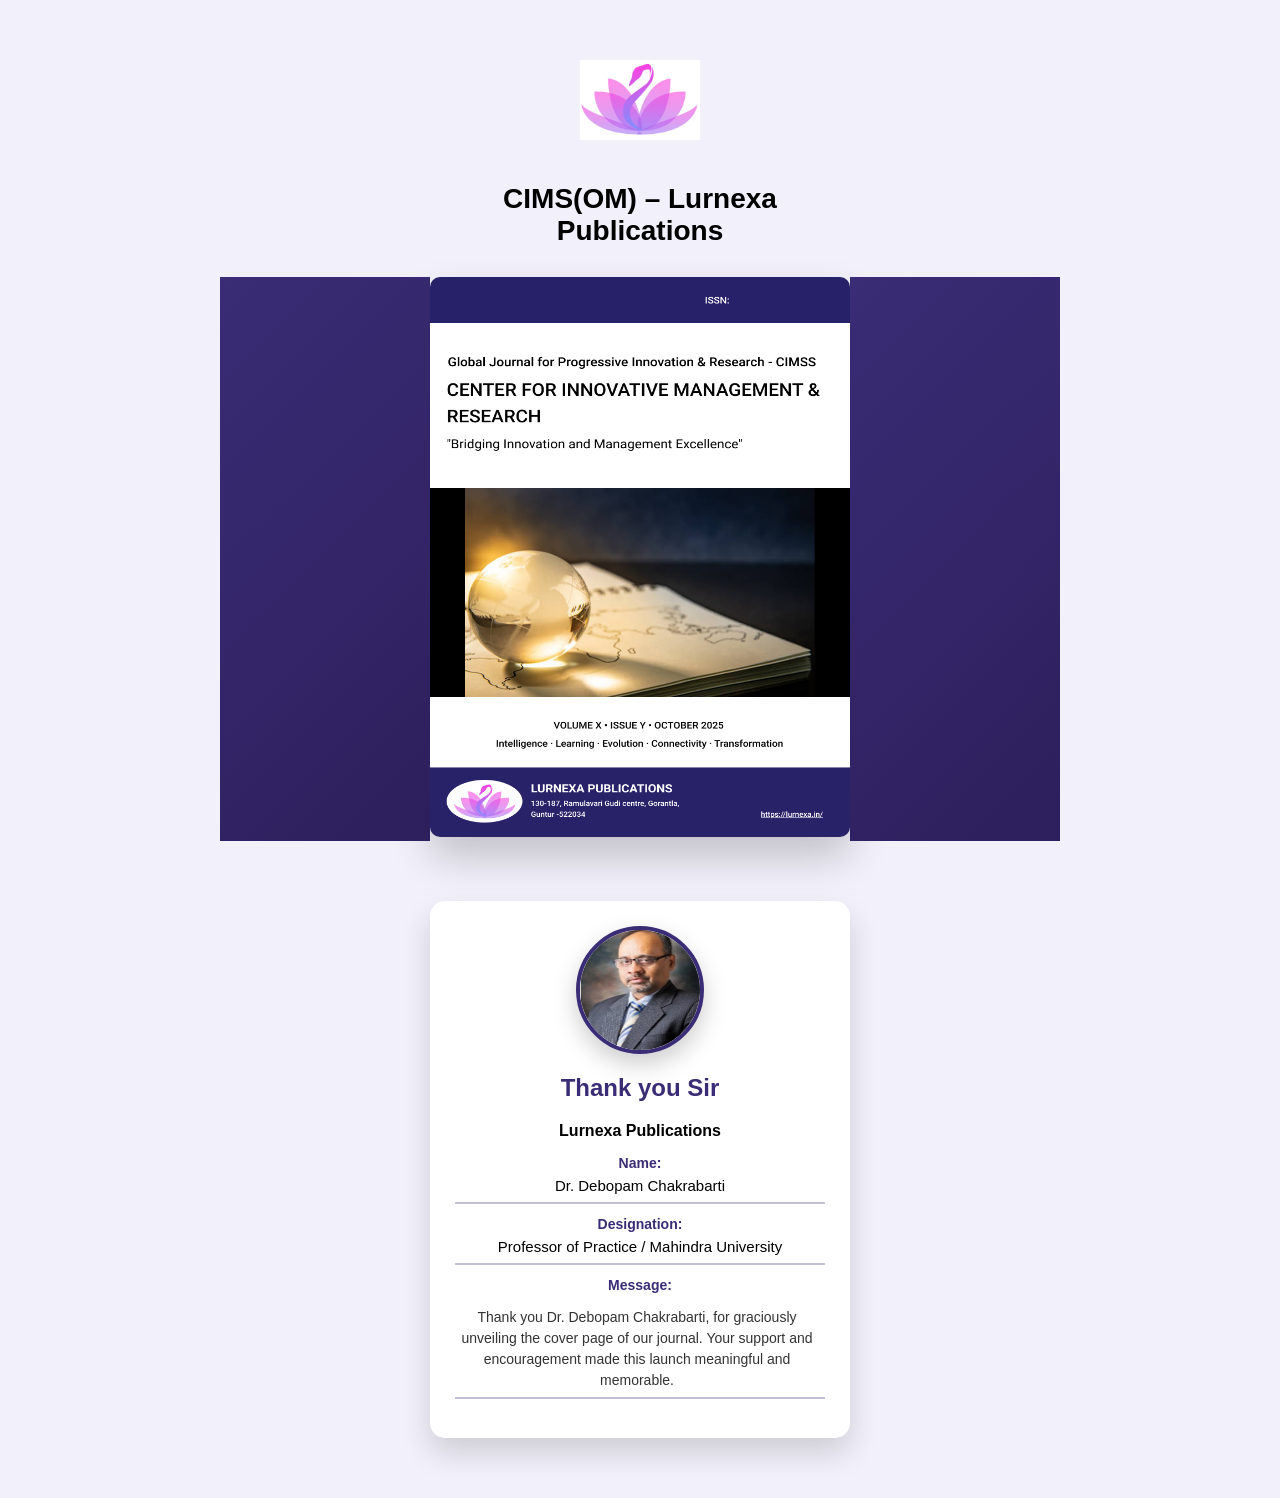
==== launch.html @ 2f4689b4 "Lurnexa" ====
<!DOCTYPE html>
<html lang="en">
<head>
    <meta charset="UTF-8" />
    <title>CIMS(OM) – Lurnexa Publications</title>
    <link rel="stylesheet" href="style.css" />
</head>
<body class="launch-body">

<div class="launch-container">

    <img src="logol.jpeg" class="logo small" />

    <h1 class="book-title">CIMS(OM) – Lurnexa Publications</h1>

    <!-- Book + Curtains -->
    <div class="book-wrapper">
        <img src="book.png" class="book-img" />

        <div class="curtain left"></div>
        <div class="curtain right"></div>
    </div>

    <!-- THANK YOU CARD (BELOW) -->
    <div class="thank-you">

        <!-- Launcher Image -->
        <div class="launcher-photo">
            <img src="pic.jpeg" alt="Launcher">
        </div>

        <h2>Thank you Sir</h2>
        <p class="publisher">Lurnexa Publications</p>

        <!-- Name -->
        <div class="field">
            <label>Name:</label>
            <div class="value">Dr. Debopam Chakrabarti</div>
        </div>

        <!-- Designation -->
        <div class="field multi-line">
            <label>Designation:</label>
            <div class="value">
                Professor of Practice / Mahindra University
            </div>
        </div>

        <!-- Message -->
        <div class="field message-block">
            <label>Message:</label>
            <p class="value">
                Thank you Dr. Debopam Chakrabarti, for graciously unveiling the cover page of our journal.
                Your support and encouragement made this launch meaningful and memorable.
            </p>
        </div>

    </div>


</div>

</div>

<script src="script.js"></script>
</body>
</html>
---- style.css ----
:root {
    --primary: #3a2c75;
    --secondary: #f2f0fa;
    --accent: #f4b400;
}

/* COMMON */
body {
    margin: 0;
    font-family: "Segoe UI", sans-serif;
    background: var(--secondary);
}

/* INTRO PAGE */
.intro-body {
    height: 100vh;
    display: flex;
    justify-content: center;
    align-items: center;
}

.intro-center {
    text-align: center;
}

.logo {
    width: 160px;
    margin-bottom: 20px;
}

.launch-btn {
    position: absolute;
    bottom: 40px;
    padding: 14px 50px;
    border: none;
    border-radius: 30px;
    background: var(--primary);
    color: #fff;
    font-size: 18px;
    cursor: pointer;
    box-shadow: 0 8px 20px rgba(0,0,0,0.2);
}

/* LAUNCH PAGE */
.launch-body {
    min-height: 100vh;
    padding: 60px 20px;
}

.launch-container {
    max-width: 420px;
    margin: auto;
    text-align: center;
}

.logo.small {
    width: 120px;
    margin-bottom: 20px;
}

.book-title {
    margin-bottom: 30px;
    font-size: 28px;
}

/* BOOK + CURTAINS */
.book-wrapper {
    position: relative;
    width: 100%;
    aspect-ratio: 3 / 4;
    margin-bottom: 60px;
}

.book-img {
    width: 100%;
    height: 100%;
    border-radius: 10px;
    box-shadow: 0 20px 40px rgba(0,0,0,0.2);
}

.curtain {
    position: absolute;
    top: 0;
    width: 50%;
    height: 100%;
    background: linear-gradient(135deg, var(--primary), #2d1f5c);
    transition: transform 1.8s ease-in-out;
}

.curtain.left { left: 0; }
.curtain.right { right: 0; }

.curtain.open.left { transform: translateX(-100%); }
.curtain.open.right { transform: translateX(100%); }

/* THANK YOU CARD */
.thank-you {
    background: #fff;
    padding: 25px;
    border-radius: 15px;
    box-shadow: 0 15px 30px rgba(0,0,0,0.15);
    animation: float 3s ease-in-out infinite;
}

.thank-you h2 {
    color: var(--primary);
}

.publisher {
    font-weight: bold;
    margin-bottom: 15px;
}

.field {
    margin: 12px 0;
}

.field label {
    display: block;
    font-size: 14px;
    font-weight: 600;
    color: #3a2c75;
    margin-bottom: 4px;
}

.field .value {
    font-size: 15px;
    line-height: 1.4;
    padding-bottom: 6px;

    /* underline look */
    border-bottom: 2px solid rgba(58, 44, 117, 0.3);

    /* IMPORTANT FIX */
    word-wrap: break-word;
    white-space: normal;
}

.hidden {
    display: none;
}

/* ANIMATIONS */
@keyframes float {
    0%,100% { transform: translateY(0); }
    50% { transform: translateY(-8px); }
}
.message-block {
    margin-top: 12px;
}

.message-block label {
    display: block;
    font-weight: 600;
    margin-bottom: 6px;
    color: #3a2c75;
}

.message-block p {
    font-size: 14px;
    line-height: 1.5;
    color: #333;

    /* IMPORTANT FIXES */
    max-height: 120px;        /* limits vertical size */
    overflow-y: auto;         /* scroll if text is long */
    padding-right: 6px;
}
/* Launcher image in thank you card */
.launcher-photo {
    display: flex;
    justify-content: center;
    margin-bottom: 14px;
}

.launcher-photo img {
    width: 120px;        /* increased size */
    height: 120px;       /* increased size */
    border-radius: 50%;
    object-fit: cover;
    border: 4px solid #3a2c75;  /* slightly thicker border */
    box-shadow: 0 10px 24px rgba(0, 0, 0, 0.2);
}

/* Message handling */
.field.message-block .value {
    font-size: 14px;
    line-height: 1.5;
    max-height: 120px;
    overflow-y: auto;
    padding-right: 6px;
}

/* Optional scrollbar styling */
.field.message-block .value::-webkit-scrollbar {
    width: 4px;
}

.field.message-block .value::-webkit-scrollbar-thumb {
    background: #c6c2e3;
    border-radius: 10px;
}
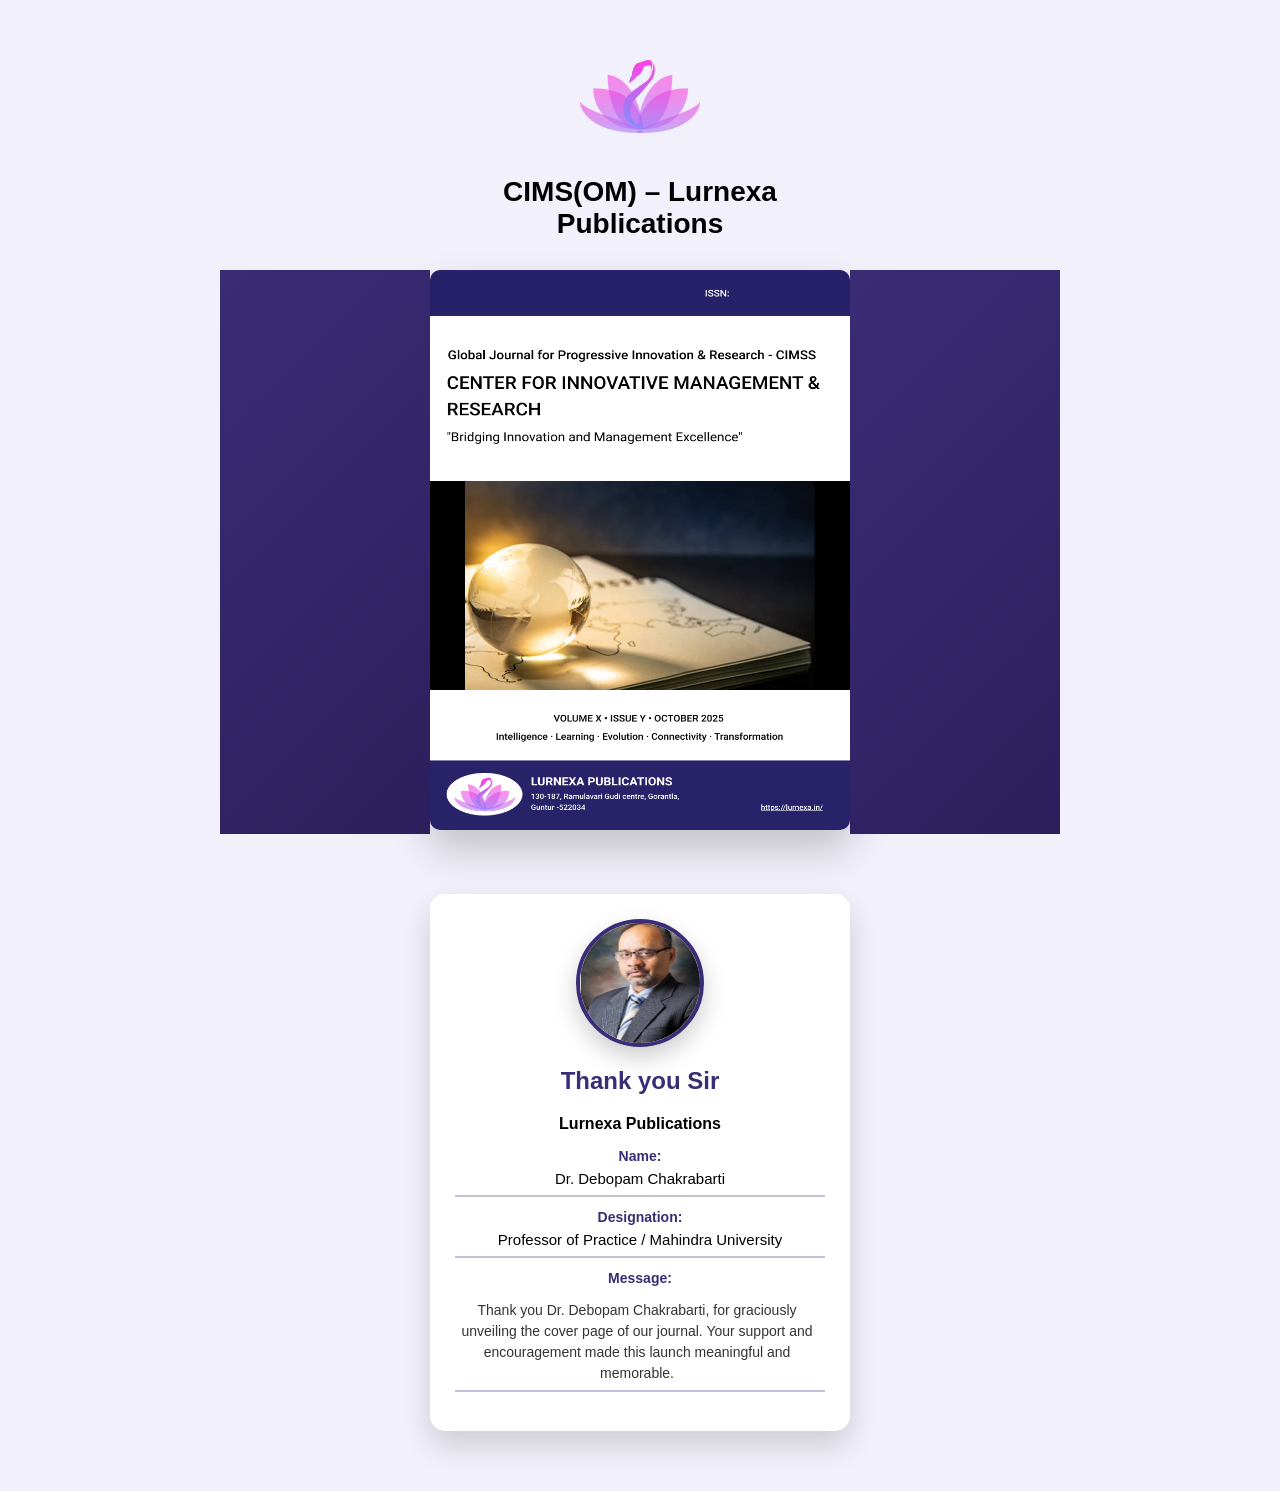
==== commit 1e29a65a: "Update launch.html" ====
--- a/launch.html
+++ b/launch.html
@@ -9,7 +9,7 @@
 
 <div class="launch-container">
 
-    <img src="logol.jpeg" class="logo small" />
+    <img src="logol.png" class="logo small" />
 
     <h1 class="book-title">CIMS(OM) – Lurnexa Publications</h1>
 
@@ -65,3 +65,4 @@
 <script src="script.js"></script>
 </body>
 </html>
+
